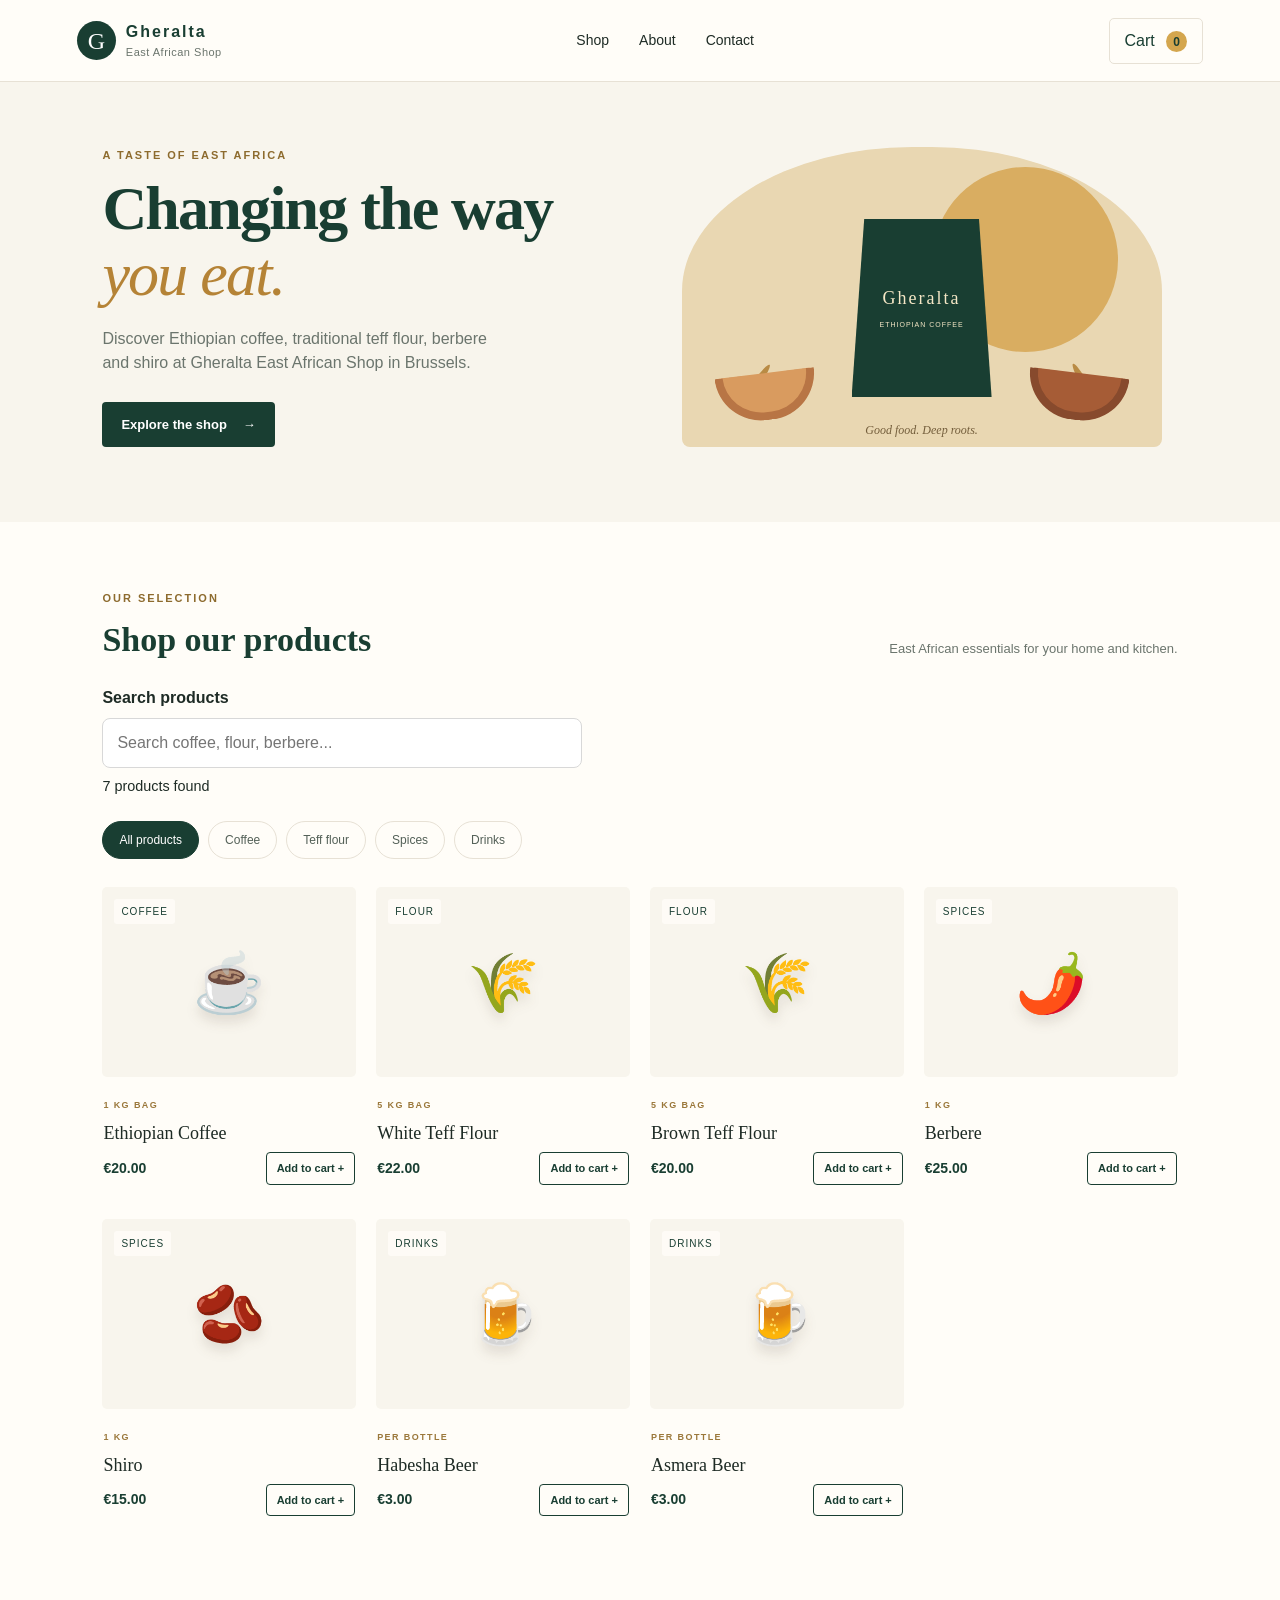
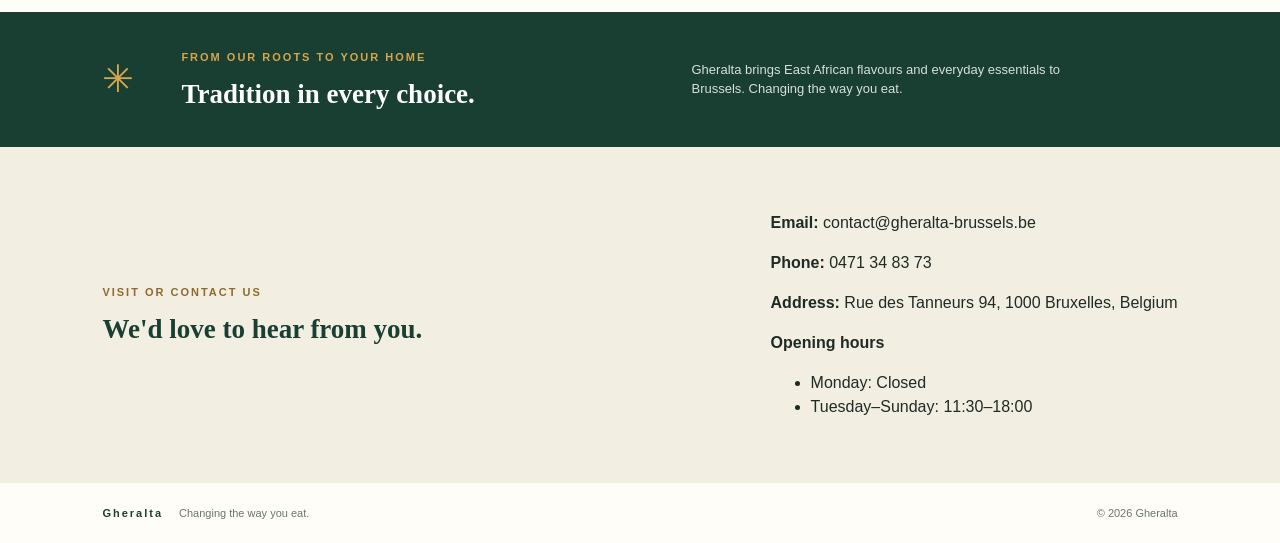
==== index.html @ c79877ff "Update index.html update text message on checkout." ====
<!doctype html>
<html lang="en">

<head>
  <meta charset="utf-8">
  <meta name="viewport" content="width=device-width, initial-scale=1">
  <meta name="description"
    content="Gheralta East African Shop in Brussels. Discover Ethiopian coffee, teff flour, berbere, shiro and more. Changing the way you eat.">
  <title>Gheralta East African Shop | Brussels</title>
  <link rel="stylesheet" href="styles.css">
</head>

<body>
  <header class="site-header">
    <a class="brand" href="#" aria-label="Gheralta home">
      <span class="brand-mark">G</span>
      <span><strong>Gheralta</strong><small>East African Shop</small></span>
    </a>

    <nav aria-label="Main navigation">
      <a href="#shop">Shop</a>
      <a href="#about">About</a>
      <a href="#contact">Contact</a>
    </nav>

    <button class="cart-button" id="cart-toggle" aria-label="Open shopping cart">
      Cart <span id="cart-count">0</span>
    </button>
  </header>

  <main>
    <section class="hero">
      <div class="hero-copy">
        <p class="eyebrow">A taste of East Africa</p>
        <h1>Changing the way<br><em>you eat.</em></h1>
        <p>Discover Ethiopian coffee, traditional teff flour, berbere and shiro at Gheralta East African Shop in
          Brussels.</p>
        <a class="primary-button" href="#shop">Explore the shop <span aria-hidden="true">→</span></a>
      </div>

      <div class="hero-art" aria-label="Illustration of coffee, spices and grains">
        <div class="sun"></div>
        <div class="coffee-bag"><span>Gheralta</span><small>ETHIOPIAN COFFEE</small></div>
        <div class="bowl bowl-one"></div>
        <div class="bowl bowl-two"></div>
        <div class="grain grain-one"></div>
        <div class="grain grain-two"></div>
        <span class="art-caption">Good food. Deep roots.</span>
      </div>
    </section>

    <section class="shop-section" id="shop">
      <div class="section-heading">
        <div>
          <p class="eyebrow">Our selection</p>
          <h2>Shop our products</h2>
        </div>
        <p>East African essentials for your home and kitchen.</p>
      </div>

      <div class="product-search">
        <label for="product-search">Search products</label>
        <input type="search" id="product-search" placeholder="Search coffee, flour, berbere..." autocomplete="off">
        <p id="search-results" aria-live="polite"></p>
      </div>

      <div class="category-filters" id="category-filters" aria-label="Filter products">
        <button class="filter active" data-category="All">All products</button>
        <button class="filter" data-category="Coffee">Coffee</button>
        <button class="filter" data-category="Flour">Teff flour</button>
        <button class="filter" data-category="Spices">Spices</button>
        <button class="filter" data-category="Drinks">Drinks</button>
      </div>

      <div class="product-grid" id="product-grid"></div>
    </section>

    <section class="about-strip" id="about">
      <div class="about-symbol">✳</div>
      <div>
        <p class="eyebrow">From our roots to your home</p>
        <h2>Tradition in every choice.</h2>
      </div>
      <p>Gheralta brings East African flavours and everyday essentials to Brussels. Changing the way you eat.</p>
    </section>

    <section class="contact-strip" id="contact">
      <div>
        <p class="eyebrow">Visit or contact us</p>
        <h2>We'd love to hear from you.</h2>
      </div>

      <div class="contact-details">
        <p>
          <strong>Email:</strong>
          <a href="mailto:contact@gheralta-brussels.be">contact@gheralta-brussels.be</a>
        </p>
        <p>
          <strong>Phone:</strong>
          <a href="tel:+32471348373">0471 34 83 73</a>
        </p>
        <p>
          <strong>Address:</strong>
          <a href="https://www.google.com/maps/search/?api=1&query=Rue+des+Tanneurs+94%2C+1000+Bruxelles"
            target="_blank" rel="noopener noreferrer">
            Rue des Tanneurs 94, 1000 Bruxelles, Belgium
          </a>
        </p>

        <p><strong>Opening hours</strong></p>
        <ul>
          <li>Monday: Closed</li>
          <li>Tuesday–Sunday: 11:30–18:00</li>
        </ul>
      </div>
    </section>
  </main>

  <footer>
    <a class="footer-brand" href="#">Gheralta</a>
    <span>Changing the way you eat.</span>
    <span>© <span id="year"></span> Gheralta</span>
  </footer>

  <aside class="cart-panel" id="cart-panel" aria-label="Shopping cart" hidden>
    <div class="cart-heading">
      <h2>Your cart</h2>
      <button id="cart-close" aria-label="Close cart">×</button>
    </div>
    <div id="cart-items" class="cart-items">
      <p class="empty-cart">Your cart is empty.</p>
    </div>
    <div class="cart-total">
      <span>Total</span>
      <strong id="cart-total">€0.00</strong>
    </div>
    <p class="cart-note">
      Ready to order? Contact us by phone or email to place your order.
      Online payment is coming soon.
      <br><br>
      Phone: <a href="tel:+32471348373">0471 34 83 73</a>
      <br>
      Email: <a href="mailto:contact@gheralta-brussels.be">contact@gheralta-brussels.be</a>
    </p>
    <button class="primary-button checkout-button" id="checkout-button">
      Continue (demo)
    </button>
  </aside>

  <div class="cart-backdrop" id="cart-backdrop" hidden></div>
  <script src="app.js"></script>
</body>

</html>
---- styles.css ----
:root{--green:#193e32;--green2:#2c5a46;--cream:#f8f5ed;--paper:#fffdf8;--gold:#d4a64e;--ink:#1e2b25;--muted:#6b756d;--line:#e7e1d5}
*{box-sizing:border-box}html{scroll-behavior:smooth}body{margin:0;background:var(--paper);color:var(--ink);font-family:Arial,Helvetica,sans-serif;line-height:1.5}a{color:inherit;text-decoration:none}button{font:inherit;cursor:pointer}.site-header{height:82px;padding:0 6vw;display:flex;align-items:center;justify-content:space-between;border-bottom:1px solid var(--line);background:var(--paper)}.brand{display:flex;align-items:center;gap:10px;color:var(--green)}.brand-mark{width:39px;height:39px;display:grid;place-items:center;border-radius:50%;background:var(--green);color:#fff;font-family:Georgia,serif;font-size:24px}.brand strong{display:block;letter-spacing:2px;font-size:16px}.brand small{display:block;color:var(--muted);font-size:11px;letter-spacing:.5px}.site-header nav{display:flex;gap:30px;font-size:14px}.site-header nav a:hover{color:var(--green2)}.cart-button{background:transparent;border:1px solid var(--line);padding:10px 15px;border-radius:5px;color:var(--green)}#cart-count{display:inline-grid;place-items:center;min-width:21px;height:21px;margin-left:7px;border-radius:50%;background:var(--gold);font-size:12px;font-weight:bold}
.hero{display:grid;grid-template-columns:1fr 1fr;gap:4vw;align-items:center;padding:62px 8vw 72px;background:var(--cream);min-height:440px}.hero-copy{max-width:540px}.eyebrow{text-transform:uppercase;letter-spacing:2px;font-size:11px;font-weight:bold;color:#8d6b2e;margin:0 0 13px}.hero h1{font-family:Georgia,'Times New Roman',serif;font-size:clamp(38px,5vw,62px);line-height:1.05;letter-spacing:-1.8px;color:var(--green);margin:0 0 20px}.hero h1 em{color:#b58336;font-weight:normal}.hero-copy>p:not(.eyebrow){max-width:410px;color:var(--muted);font-size:16px;margin:0 0 27px}.primary-button,.secondary-button{display:inline-flex;align-items:center;justify-content:center;gap:16px;border:0;border-radius:4px;background:var(--green);color:white;padding:13px 19px;font-weight:bold;font-size:13px}.primary-button:hover{background:var(--green2)}.hero-art{height:300px;max-width:480px;width:100%;justify-self:center;position:relative;overflow:hidden;border-radius:48% 48% 8px 8px;background:#e9d7b2}.sun{position:absolute;width:185px;height:185px;border-radius:50%;background:#d9ad61;top:20px;right:44px}.coffee-bag{position:absolute;z-index:2;width:140px;height:178px;left:calc(50% - 70px);top:72px;background:var(--green);color:#f5e7c6;clip-path:polygon(9% 0,91% 0,100% 100%,0 100%);display:flex;align-items:center;justify-content:center;flex-direction:column;box-shadow:0 12px 20px #654d2a22}.coffee-bag span{font-family:Georgia,serif;letter-spacing:2px;font-size:18px}.coffee-bag small{font-size:7px;letter-spacing:1px;margin-top:8px}.bowl{position:absolute;z-index:3;bottom:27px;width:100px;height:47px;border-radius:0 0 50px 50px;border:8px solid #b87545;border-top:0;background:#d99b5f}.bowl-one{left:35px;transform:rotate(-7deg)}.bowl-two{right:35px;background:#a65c36;border-color:#874a2d;transform:rotate(7deg)}.grain{position:absolute;width:7px;height:42px;border-radius:100%;background:#b98b45;bottom:44px;transform:rotate(35deg)}.grain-one{left:72px}.grain-two{right:75px;transform:rotate(-30deg)}.art-caption{position:absolute;bottom:8px;left:0;right:0;text-align:center;color:#735d3b;font-family:Georgia,serif;font-style:italic;font-size:12px}
.shop-section{padding:68px 8vw 82px}.section-heading{display:flex;align-items:end;justify-content:space-between;gap:30px;margin-bottom:27px}.section-heading h2,.about-strip h2,.contact-strip h2{font-family:Georgia,'Times New Roman',serif;font-size:34px;line-height:1.15;color:var(--green);margin:0}.section-heading>p{max-width:300px;color:var(--muted);font-size:13px;margin:0}.category-filters{display:flex;flex-wrap:wrap;gap:9px;margin-bottom:28px}.filter{border:1px solid var(--line);background:transparent;color:#536057;border-radius:25px;padding:9px 16px;font-size:12px}.filter:hover,.filter.active{background:var(--green);border-color:var(--green);color:#fff}.product-grid{display:grid;grid-template-columns:repeat(4,minmax(0,1fr));gap:20px}.product-card{min-width:0}.product-art{height:190px;display:grid;place-items:center;position:relative;border-radius:5px;background:var(--cream);overflow:hidden}.product-art .product-emoji{font-size:58px;filter:drop-shadow(0 8px 6px #40301b1c)}.product-art .product-number{position:absolute;top:12px;left:12px;font-size:10px;text-transform:uppercase;letter-spacing:1px;color:var(--green);background:#fffdf8d9;padding:5px 7px;border-radius:3px}.product-info{padding:14px 1px}.product-category{color:#9b783b;text-transform:uppercase;letter-spacing:1.4px;font-size:9px;font-weight:bold}.product-info h3{font-family:Georgia,serif;font-size:18px;margin:5px 0;color:var(--ink);font-weight:normal}.product-bottom{display:flex;align-items:center;justify-content:space-between;gap:8px}.price{font-weight:bold;color:var(--green);font-size:14px}.add-button{border:1px solid var(--green);border-radius:4px;background:transparent;color:var(--green);padding:7px 10px;font-size:11px;font-weight:bold}.add-button:hover{background:var(--green);color:#fff}.about-strip{background:var(--green);color:#f8f5ed;padding:37px 8vw;display:grid;grid-template-columns:55px 1fr 1fr;align-items:center;gap:24px}.about-symbol{font-size:38px;color:var(--gold)}.about-strip .eyebrow{color:var(--gold)}.about-strip h2{color:white;font-size:27px}.about-strip>p{font-size:13px;color:#d7e0d9;margin:0;max-width:420px}.contact-strip{padding:48px 8vw;display:flex;align-items:center;justify-content:space-between;gap:24px;background:#f3eee2}.contact-strip h2{font-size:27px}.contact-strip>p{font-size:13px;color:var(--muted);max-width:300px}.secondary-button{background:transparent;color:var(--green);border:1px solid var(--green);white-space:nowrap}.secondary-button:hover{background:var(--green);color:white}footer{display:flex;align-items:center;gap:16px;padding:22px 8vw;color:var(--muted);font-size:11px}footer .footer-brand{font-weight:bold;letter-spacing:2px;color:var(--green)}footer span:last-child{margin-left:auto}
.cart-panel{position:fixed;z-index:20;right:0;top:0;height:100vh;width:min(390px,100%);background:var(--paper);padding:24px;box-shadow:-10px 0 40px #00000018;display:flex;flex-direction:column}.cart-panel[hidden],.cart-backdrop[hidden]{display:none}.cart-heading{display:flex;align-items:center;justify-content:space-between;border-bottom:1px solid var(--line);padding-bottom:15px}.cart-heading h2{font-family:Georgia,serif;color:var(--green);margin:0}.cart-heading button{border:0;background:none;font-size:28px;color:var(--green)}.cart-items{overflow:auto;flex:1;padding:12px 0}.cart-row{display:flex;justify-content:space-between;gap:12px;padding:13px 0;border-bottom:1px solid var(--line);font-size:13px}.cart-row small{display:block;color:var(--muted);margin-top:4px}.remove-button{border:0;background:none;color:#8a4b32;font-size:11px}.empty-cart{color:var(--muted);font-size:14px}.cart-total{display:flex;justify-content:space-between;padding:17px 0;border-top:1px solid var(--line)}.cart-total strong{color:var(--green)}.cart-note{font-size:11px;color:var(--muted)}.checkout-button{width:100%;margin-top:8px}.cart-backdrop{position:fixed;inset:0;background:#10251c66;z-index:19}
@media(max-width:800px){.site-header{padding:0 5vw}.site-header nav{gap:13px}.hero{padding:45px 6vw;grid-template-columns:1fr;gap:28px}.hero-art{max-width:420px;height:260px}.shop-section{padding:52px 6vw}.product-grid{grid-template-columns:repeat(2,minmax(0,1fr));gap:15px}.product-art{height:165px}.section-heading{align-items:start;flex-direction:column;gap:10px}.about-strip{grid-template-columns:40px 1fr;padding:32px 6vw}.about-strip>p{grid-column:2}.contact-strip{padding:35px 6vw;align-items:flex-start;flex-direction:column;gap:12px}}@media(max-width:430px){.site-header{height:72px}.brand strong{font-size:13px}.brand-mark{width:34px;height:34px}.site-header nav{display:none}.hero h1{font-size:42px}.product-art{height:140px}.product-art .product-emoji{font-size:48px}.product-info h3{font-size:16px}.add-button{padding:7px}.about-strip h2,.contact-strip h2{font-size:24px}}

.product-search {
    max-width: 480px;
    margin: 24px 0;
}

.product-search label {
    display: block;
    margin-bottom: 8px;
    font-weight: 600;
}

.product-search input {
    box-sizing: border-box;
    width: 100%;
    padding: 12px 14px;
    border: 1px solid #d8d8d8;
    border-radius: 8px;
    font: inherit;
}

.product-search input:focus {
    outline: 2px solid #477b51;
    outline-offset: 2px;
}

#search-results {
    margin: 8px 0 0;
    font-size: 0.9rem;
}

.no-products {
    grid-column: 1 / -1;
    padding: 24px 0;
}
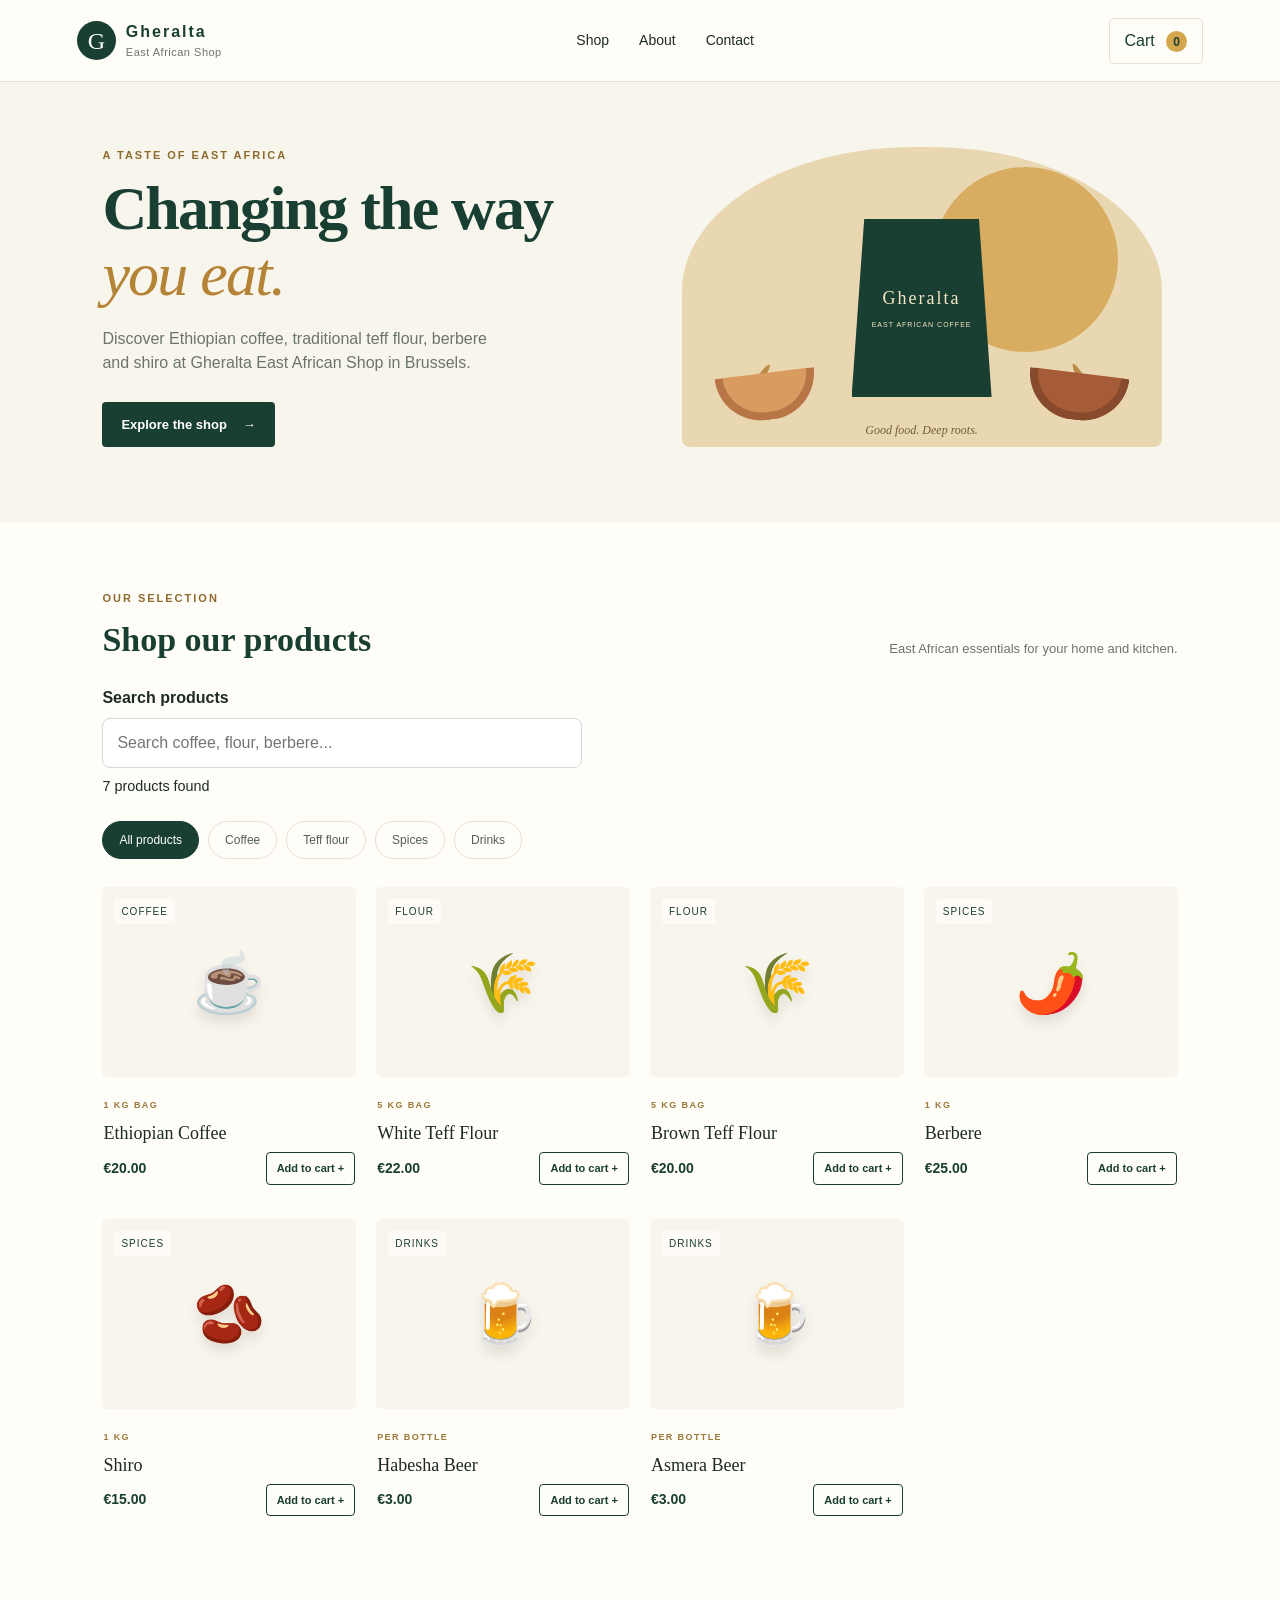
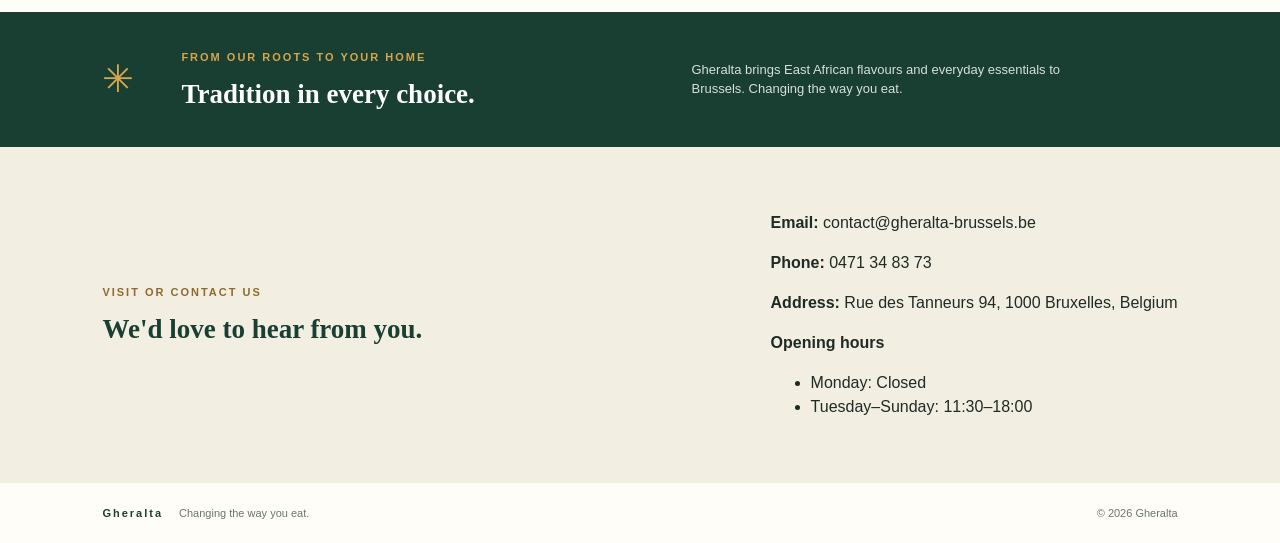
==== commit bd53ba40: "Update index.html Changing the name of Ethiopian Coffee to East African Coffee" ====
--- a/index.html
+++ b/index.html
@@ -40,7 +40,7 @@
 
       <div class="hero-art" aria-label="Illustration of coffee, spices and grains">
         <div class="sun"></div>
-        <div class="coffee-bag"><span>Gheralta</span><small>ETHIOPIAN COFFEE</small></div>
+        <div class="coffee-bag"><span>Gheralta</span><small>EAST AFRICAN COFFEE</small></div>
         <div class="bowl bowl-one"></div>
         <div class="bowl bowl-two"></div>
         <div class="grain grain-one"></div>
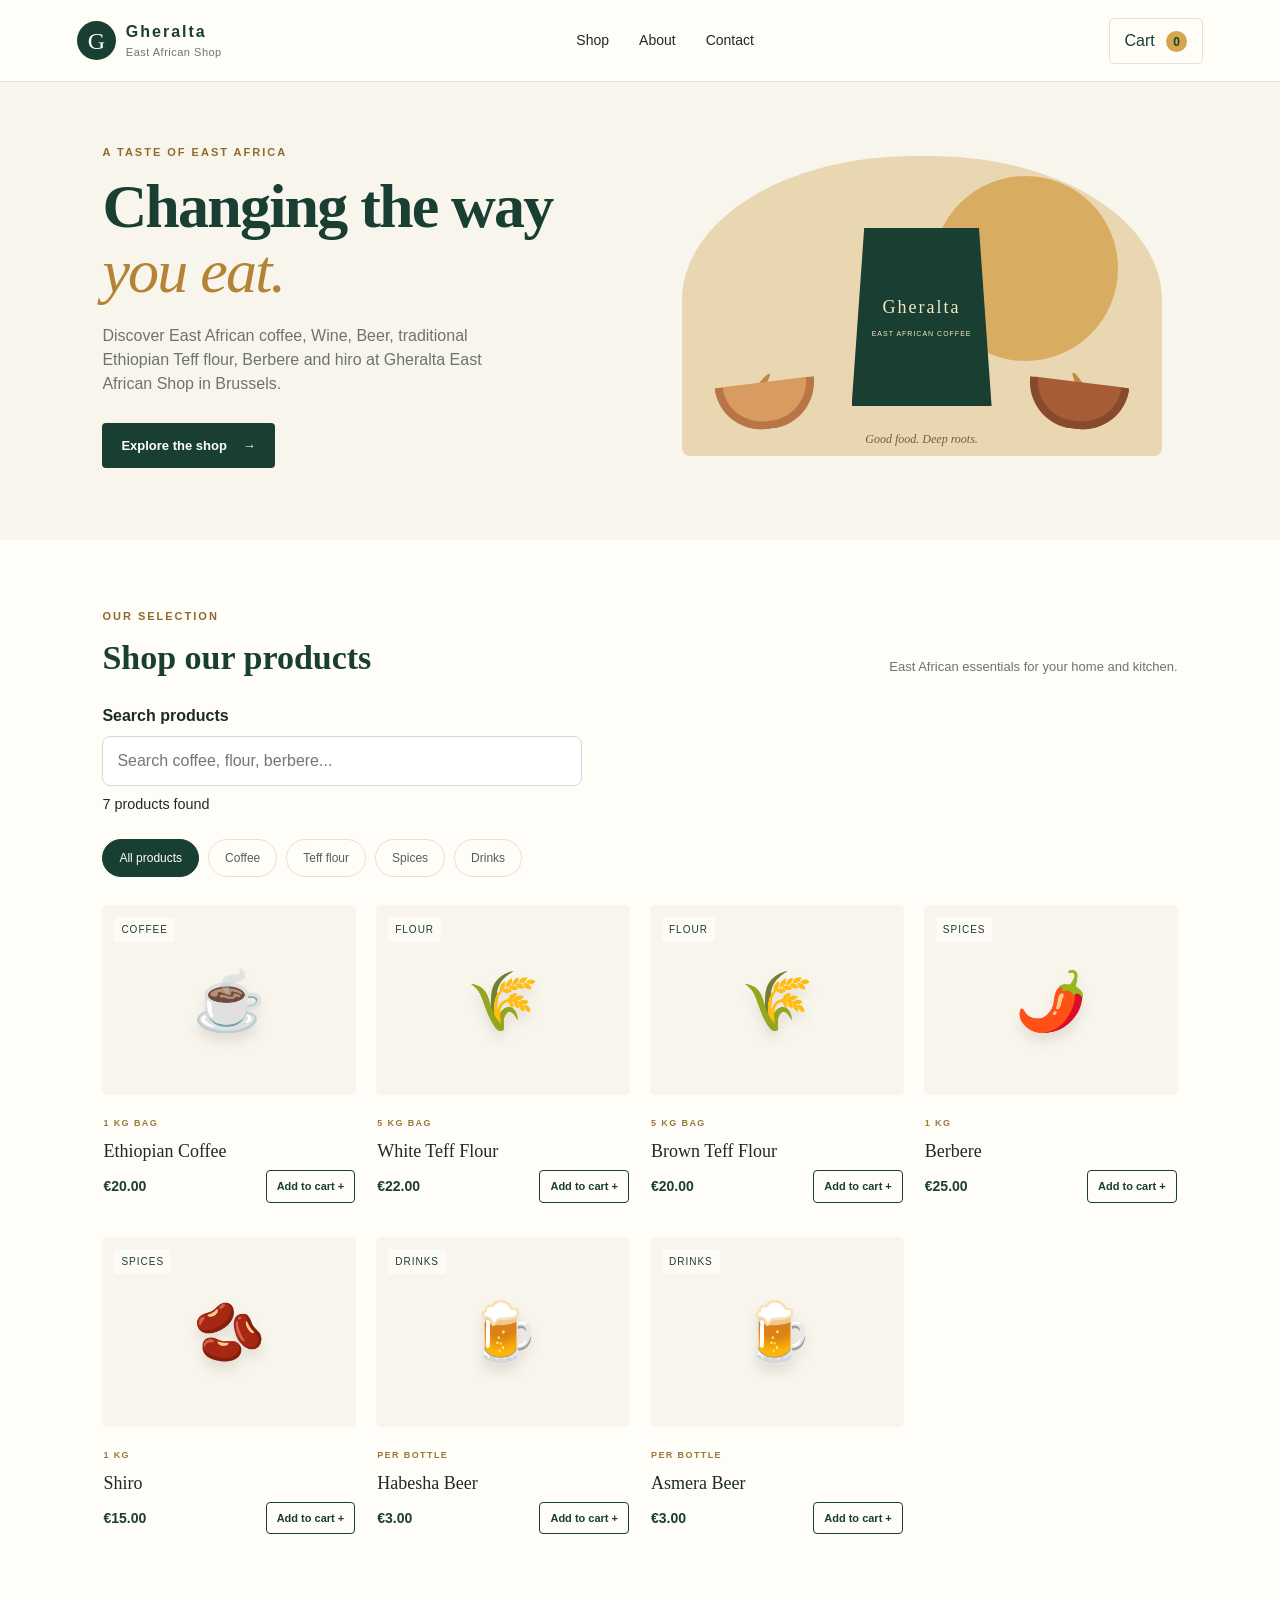
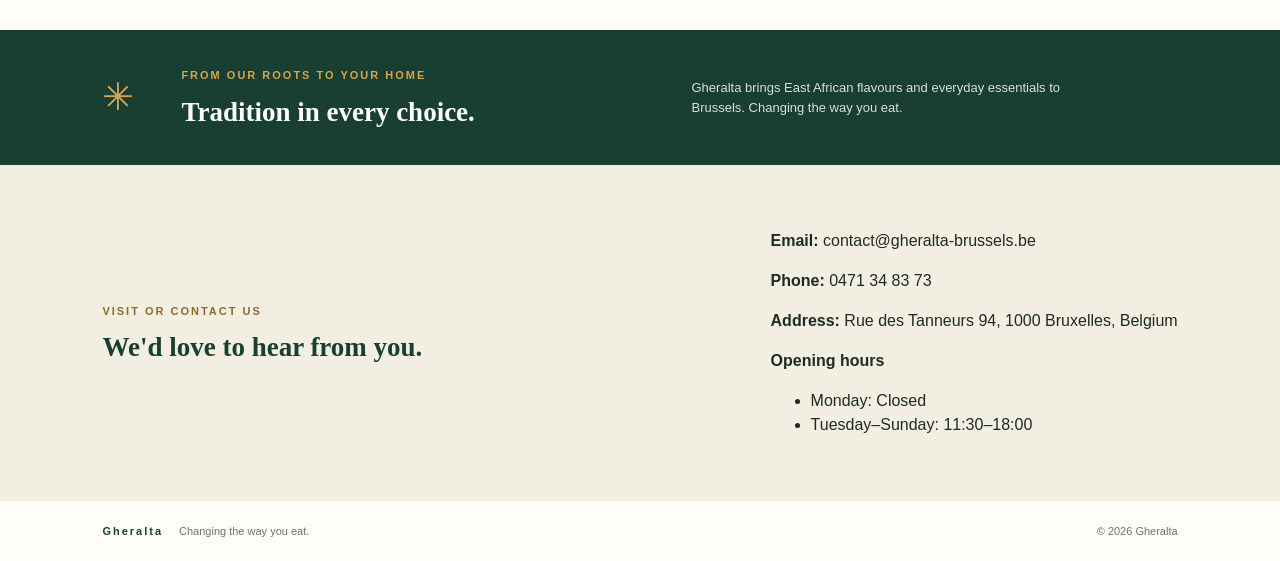
==== commit 637373b4: "Add cart shipping calculation and summary" ====
--- a/index.html
+++ b/index.html
@@ -5,7 +5,7 @@
   <meta charset="utf-8">
   <meta name="viewport" content="width=device-width, initial-scale=1">
   <meta name="description"
-    content="Gheralta East African Shop in Brussels. Discover Ethiopian coffee, teff flour, berbere, shiro and more. Changing the way you eat.">
+    content="Gheralta East African Shop in Brussels. Discover East African coffee, Wine, Beer, traditional Ethiopian Teff flour, Berbere, Shiro and more. Changing the way you eat.">
   <title>Gheralta East African Shop | Brussels</title>
   <link rel="stylesheet" href="styles.css">
 </head>
@@ -33,7 +33,7 @@
       <div class="hero-copy">
         <p class="eyebrow">A taste of East Africa</p>
         <h1>Changing the way<br><em>you eat.</em></h1>
-        <p>Discover Ethiopian coffee, traditional teff flour, berbere and shiro at Gheralta East African Shop in
+        <p>Discover East African coffee, Wine, Beer, traditional Ethiopian Teff flour, Berbere and hiro at Gheralta East African Shop in
           Brussels.</p>
         <a class="primary-button" href="#shop">Explore the shop <span aria-hidden="true">→</span></a>
       </div>
--- a/styles.css
+++ b/styles.css
@@ -38,4 +38,36 @@
 .no-products {
     grid-column: 1 / -1;
     padding: 24px 0;
+}
+
+/* Cart total and shipping breakdown */
+#cart-total {
+    display: block;
+    margin-bottom: 12px;
+}
+
+#shipping-details {
+    display: flex;
+    flex-direction: column;
+    gap: 10px;
+    margin-top: 12px;
+    padding-top: 12px;
+    border-top: 1px solid #e5ded2;
+}
+
+#shipping-details p {
+    display: flex;
+    justify-content: space-between;
+    align-items: baseline;
+    gap: 16px;
+    margin: 0;
+    line-height: 1.5;
+}
+
+#shipping-details p strong {
+    font-weight: 700;
+}
+
+#shipping-details p:last-child {
+    padding-top: 6px;
 }
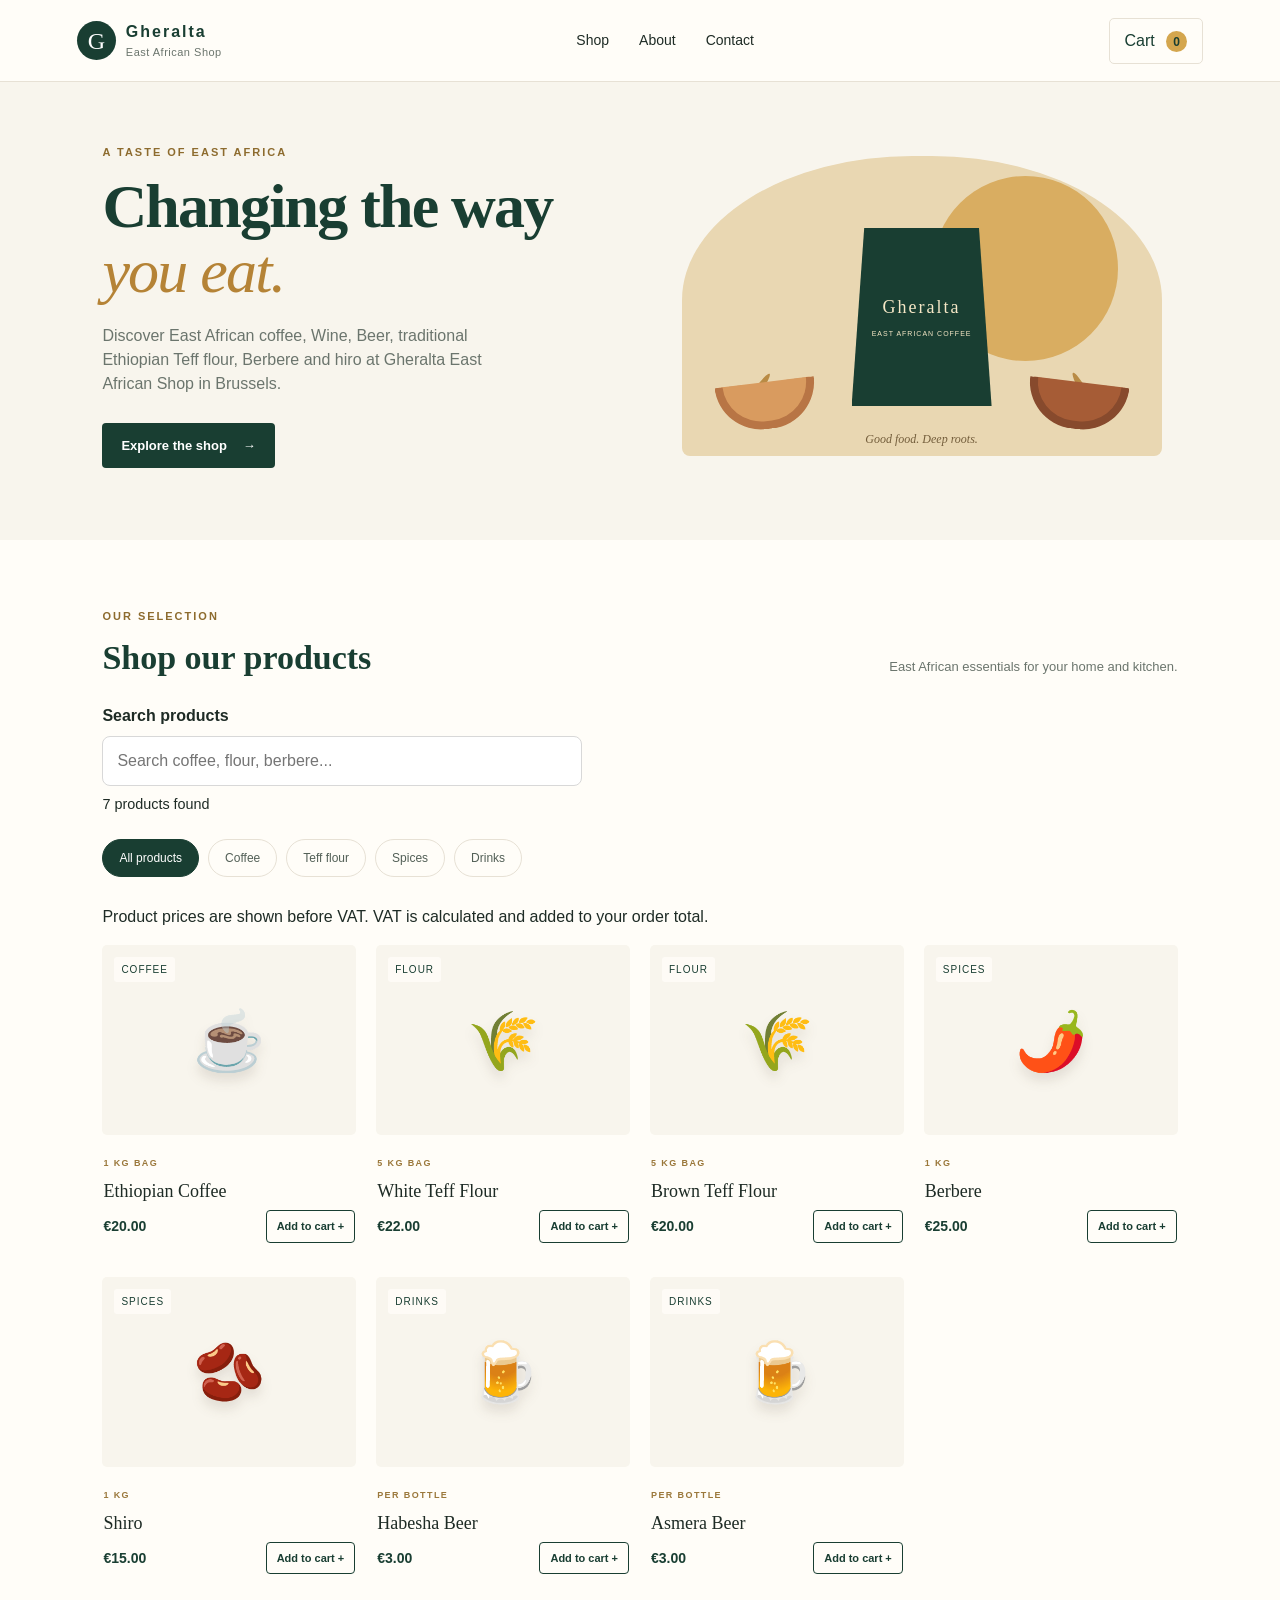
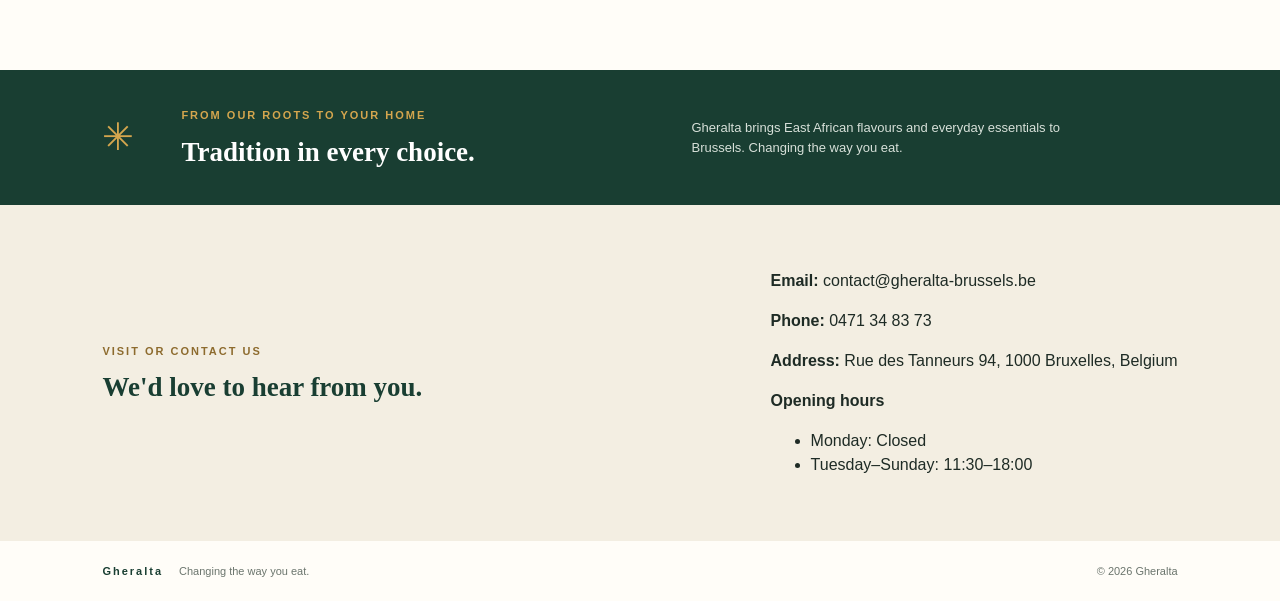
==== commit 59d44e23: "Add Mollie test checkout flow" ====
--- a/index.html
+++ b/index.html
@@ -72,6 +72,7 @@
         <button class="filter" data-category="Drinks">Drinks</button>
       </div>
 
+      <p class="tax-note">Product prices are shown before VAT. VAT is calculated and added to your order total.</p>
       <div class="product-grid" id="product-grid"></div>
     </section>
 
@@ -131,23 +132,111 @@
       <p class="empty-cart">Your cart is empty.</p>
     </div>
     <div class="cart-total">
-      <span>Total</span>
       <strong id="cart-total">€0.00</strong>
     </div>
-    <p class="cart-note">
-      Ready to order? Contact us by phone or email to place your order.
-      Online payment is coming soon.
-      <br><br>
-      Phone: <a href="tel:+32471348373">0471 34 83 73</a>
-      <br>
-      Email: <a href="mailto:contact@gheralta-brussels.be">contact@gheralta-brussels.be</a>
+    <p class="tax-note">Product prices are before VAT. VAT is shown separately in the order total.</p>
+    
+    <button class="primary-button checkout-button" id="checkout-button">
+      Continue to checkout
+    </button>
+    
+    <form id="checkout-form" hidden>
+      <h3>Delivery details</h3>
+    <p class="required-note">
+      Fields marked <span class="required-star">*</span> are mandatory.
     </p>
-    <button class="primary-button checkout-button" id="checkout-button">
-      Continue (demo)
-    </button>
+    <p id="checkout-status" role="status" aria-live="polite"></p>
+      <label for="customer-first-name">
+        First name <span class="required-star" aria-hidden="true">*</span>
+      </label>
+      <input type="text" id="customer-first-name" name="customerFirstName" autocomplete="given-name" maxlength="50" required>
+
+      <label for="customer-last-name">
+        Last name <span class="required-star" aria-hidden="true">*</span>
+      </label>
+      <input type="text" id="customer-last-name" name="customerLastName" autocomplete="family-name" maxlength="50" required>
+    
+      <label for="customer-email">
+        Email address <span class="required-star" aria-hidden="true">*</span>
+      </label>
+      <input type="email" id="customer-email" name="customerEmail" autocomplete="email" required>
+
+      <label for="phone-country">Country / calling code</label>
+      <select id="phone-country" name="phoneCountry" autocomplete="country" required>
+        <option value="AT" data-dial="43">Austria (+43)</option>
+        <option value="BE" data-dial="32" selected>Belgium (+32)</option>
+        <option value="BG" data-dial="359">Bulgaria (+359)</option>
+        <option value="HR" data-dial="385">Croatia (+385)</option>
+        <option value="CY" data-dial="357">Cyprus (+357)</option>
+        <option value="CZ" data-dial="420">Czechia (+420)</option>
+        <option value="DK" data-dial="45">Denmark (+45)</option>
+        <option value="EE" data-dial="372">Estonia (+372)</option>
+        <option value="FI" data-dial="358">Finland (+358)</option>
+        <option value="FR" data-dial="33">France (+33)</option>
+        <option value="DE" data-dial="49">Germany (+49)</option>
+        <option value="GR" data-dial="30">Greece (+30)</option>
+        <option value="HU" data-dial="36">Hungary (+36)</option>
+        <option value="IE" data-dial="353">Ireland (+353)</option>
+        <option value="IT" data-dial="39">Italy (+39)</option>
+        <option value="LV" data-dial="371">Latvia (+371)</option>
+        <option value="LT" data-dial="370">Lithuania (+370)</option>
+        <option value="LU" data-dial="352">Luxembourg (+352)</option>
+        <option value="MT" data-dial="356">Malta (+356)</option>
+        <option value="NL" data-dial="31">Netherlands (+31)</option>
+        <option value="PL" data-dial="48">Poland (+48)</option>
+        <option value="PT" data-dial="351">Portugal (+351)</option>
+        <option value="RO" data-dial="40">Romania (+40)</option>
+        <option value="SK" data-dial="421">Slovakia (+421)</option>
+        <option value="SI" data-dial="386">Slovenia (+386)</option>
+        <option value="ES" data-dial="34">Spain (+34)</option>
+        <option value="SE" data-dial="46">Sweden (+46)</option>
+      </select>
+
+      <label for="customer-phone">
+        Phone number <span class="required-star" aria-hidden="true">*</span>
+      </label>
+      <input type="tel" id="customer-phone" name="customerPhone" autocomplete="tel-national" placeholder="e.g. 0471 34 83 73" required>
+
+      <label for="delivery-postcode">
+        Belgian postcode <span class="required-star" aria-hidden="true">*</span>
+      </label>
+      <select id="delivery-postcode" name="deliveryPostcode" autocomplete="postal-code" required>
+        <option value="">Choose a Belgian postcode</option>
+      </select>
+      <p id="delivery-region" aria-live="polite">Choose a postcode. The city list will only show matching places; if your town is missing, check the postcode.</p>
+    
+      <label for="delivery-city">
+        City or municipality <span class="required-star" aria-hidden="true">*</span>
+      </label>
+      <select id="delivery-city" name="deliveryCity" autocomplete="address-level2" required disabled>
+        <option value="">Choose a postcode first</option>
+      </select>
+
+      <label for="delivery-street">
+        Street and house number <span class="required-star" aria-hidden="true">*</span>
+      </label>
+      <input type="text" id="delivery-street" name="deliveryStreet" autocomplete="street-address" required>
+
+      <label for="delivery-box">Bus / Box number (optional)</label>
+      <input type="text" id="delivery-box" name="deliveryBox" autocomplete="address-line2" placeholder="e.g. Bus 3">
+    
+      <label for="delivery-instructions">Delivery instructions (optional)</label>
+      <textarea id="delivery-instructions" name="deliveryInstructions" rows="3"></textarea>
+    
+      <button type="submit" class="primary-button checkout-button">
+        Continue to secure payment
+      </button>
+    
+      <button type="button" id="back-to-cart" class="secondary-button">
+        Back to cart
+      </button>
+    </form>
+
   </aside>
 
   <div class="cart-backdrop" id="cart-backdrop" hidden></div>
+  <script src="postal-codes.js"></script>
+  <script src="shop-config.js"></script>
   <script src="app.js"></script>
 </body>
 
--- a/styles.css
+++ b/styles.css
@@ -1,9 +1,425 @@
-:root{--green:#193e32;--green2:#2c5a46;--cream:#f8f5ed;--paper:#fffdf8;--gold:#d4a64e;--ink:#1e2b25;--muted:#6b756d;--line:#e7e1d5}
-*{box-sizing:border-box}html{scroll-behavior:smooth}body{margin:0;background:var(--paper);color:var(--ink);font-family:Arial,Helvetica,sans-serif;line-height:1.5}a{color:inherit;text-decoration:none}button{font:inherit;cursor:pointer}.site-header{height:82px;padding:0 6vw;display:flex;align-items:center;justify-content:space-between;border-bottom:1px solid var(--line);background:var(--paper)}.brand{display:flex;align-items:center;gap:10px;color:var(--green)}.brand-mark{width:39px;height:39px;display:grid;place-items:center;border-radius:50%;background:var(--green);color:#fff;font-family:Georgia,serif;font-size:24px}.brand strong{display:block;letter-spacing:2px;font-size:16px}.brand small{display:block;color:var(--muted);font-size:11px;letter-spacing:.5px}.site-header nav{display:flex;gap:30px;font-size:14px}.site-header nav a:hover{color:var(--green2)}.cart-button{background:transparent;border:1px solid var(--line);padding:10px 15px;border-radius:5px;color:var(--green)}#cart-count{display:inline-grid;place-items:center;min-width:21px;height:21px;margin-left:7px;border-radius:50%;background:var(--gold);font-size:12px;font-weight:bold}
-.hero{display:grid;grid-template-columns:1fr 1fr;gap:4vw;align-items:center;padding:62px 8vw 72px;background:var(--cream);min-height:440px}.hero-copy{max-width:540px}.eyebrow{text-transform:uppercase;letter-spacing:2px;font-size:11px;font-weight:bold;color:#8d6b2e;margin:0 0 13px}.hero h1{font-family:Georgia,'Times New Roman',serif;font-size:clamp(38px,5vw,62px);line-height:1.05;letter-spacing:-1.8px;color:var(--green);margin:0 0 20px}.hero h1 em{color:#b58336;font-weight:normal}.hero-copy>p:not(.eyebrow){max-width:410px;color:var(--muted);font-size:16px;margin:0 0 27px}.primary-button,.secondary-button{display:inline-flex;align-items:center;justify-content:center;gap:16px;border:0;border-radius:4px;background:var(--green);color:white;padding:13px 19px;font-weight:bold;font-size:13px}.primary-button:hover{background:var(--green2)}.hero-art{height:300px;max-width:480px;width:100%;justify-self:center;position:relative;overflow:hidden;border-radius:48% 48% 8px 8px;background:#e9d7b2}.sun{position:absolute;width:185px;height:185px;border-radius:50%;background:#d9ad61;top:20px;right:44px}.coffee-bag{position:absolute;z-index:2;width:140px;height:178px;left:calc(50% - 70px);top:72px;background:var(--green);color:#f5e7c6;clip-path:polygon(9% 0,91% 0,100% 100%,0 100%);display:flex;align-items:center;justify-content:center;flex-direction:column;box-shadow:0 12px 20px #654d2a22}.coffee-bag span{font-family:Georgia,serif;letter-spacing:2px;font-size:18px}.coffee-bag small{font-size:7px;letter-spacing:1px;margin-top:8px}.bowl{position:absolute;z-index:3;bottom:27px;width:100px;height:47px;border-radius:0 0 50px 50px;border:8px solid #b87545;border-top:0;background:#d99b5f}.bowl-one{left:35px;transform:rotate(-7deg)}.bowl-two{right:35px;background:#a65c36;border-color:#874a2d;transform:rotate(7deg)}.grain{position:absolute;width:7px;height:42px;border-radius:100%;background:#b98b45;bottom:44px;transform:rotate(35deg)}.grain-one{left:72px}.grain-two{right:75px;transform:rotate(-30deg)}.art-caption{position:absolute;bottom:8px;left:0;right:0;text-align:center;color:#735d3b;font-family:Georgia,serif;font-style:italic;font-size:12px}
-.shop-section{padding:68px 8vw 82px}.section-heading{display:flex;align-items:end;justify-content:space-between;gap:30px;margin-bottom:27px}.section-heading h2,.about-strip h2,.contact-strip h2{font-family:Georgia,'Times New Roman',serif;font-size:34px;line-height:1.15;color:var(--green);margin:0}.section-heading>p{max-width:300px;color:var(--muted);font-size:13px;margin:0}.category-filters{display:flex;flex-wrap:wrap;gap:9px;margin-bottom:28px}.filter{border:1px solid var(--line);background:transparent;color:#536057;border-radius:25px;padding:9px 16px;font-size:12px}.filter:hover,.filter.active{background:var(--green);border-color:var(--green);color:#fff}.product-grid{display:grid;grid-template-columns:repeat(4,minmax(0,1fr));gap:20px}.product-card{min-width:0}.product-art{height:190px;display:grid;place-items:center;position:relative;border-radius:5px;background:var(--cream);overflow:hidden}.product-art .product-emoji{font-size:58px;filter:drop-shadow(0 8px 6px #40301b1c)}.product-art .product-number{position:absolute;top:12px;left:12px;font-size:10px;text-transform:uppercase;letter-spacing:1px;color:var(--green);background:#fffdf8d9;padding:5px 7px;border-radius:3px}.product-info{padding:14px 1px}.product-category{color:#9b783b;text-transform:uppercase;letter-spacing:1.4px;font-size:9px;font-weight:bold}.product-info h3{font-family:Georgia,serif;font-size:18px;margin:5px 0;color:var(--ink);font-weight:normal}.product-bottom{display:flex;align-items:center;justify-content:space-between;gap:8px}.price{font-weight:bold;color:var(--green);font-size:14px}.add-button{border:1px solid var(--green);border-radius:4px;background:transparent;color:var(--green);padding:7px 10px;font-size:11px;font-weight:bold}.add-button:hover{background:var(--green);color:#fff}.about-strip{background:var(--green);color:#f8f5ed;padding:37px 8vw;display:grid;grid-template-columns:55px 1fr 1fr;align-items:center;gap:24px}.about-symbol{font-size:38px;color:var(--gold)}.about-strip .eyebrow{color:var(--gold)}.about-strip h2{color:white;font-size:27px}.about-strip>p{font-size:13px;color:#d7e0d9;margin:0;max-width:420px}.contact-strip{padding:48px 8vw;display:flex;align-items:center;justify-content:space-between;gap:24px;background:#f3eee2}.contact-strip h2{font-size:27px}.contact-strip>p{font-size:13px;color:var(--muted);max-width:300px}.secondary-button{background:transparent;color:var(--green);border:1px solid var(--green);white-space:nowrap}.secondary-button:hover{background:var(--green);color:white}footer{display:flex;align-items:center;gap:16px;padding:22px 8vw;color:var(--muted);font-size:11px}footer .footer-brand{font-weight:bold;letter-spacing:2px;color:var(--green)}footer span:last-child{margin-left:auto}
-.cart-panel{position:fixed;z-index:20;right:0;top:0;height:100vh;width:min(390px,100%);background:var(--paper);padding:24px;box-shadow:-10px 0 40px #00000018;display:flex;flex-direction:column}.cart-panel[hidden],.cart-backdrop[hidden]{display:none}.cart-heading{display:flex;align-items:center;justify-content:space-between;border-bottom:1px solid var(--line);padding-bottom:15px}.cart-heading h2{font-family:Georgia,serif;color:var(--green);margin:0}.cart-heading button{border:0;background:none;font-size:28px;color:var(--green)}.cart-items{overflow:auto;flex:1;padding:12px 0}.cart-row{display:flex;justify-content:space-between;gap:12px;padding:13px 0;border-bottom:1px solid var(--line);font-size:13px}.cart-row small{display:block;color:var(--muted);margin-top:4px}.remove-button{border:0;background:none;color:#8a4b32;font-size:11px}.empty-cart{color:var(--muted);font-size:14px}.cart-total{display:flex;justify-content:space-between;padding:17px 0;border-top:1px solid var(--line)}.cart-total strong{color:var(--green)}.cart-note{font-size:11px;color:var(--muted)}.checkout-button{width:100%;margin-top:8px}.cart-backdrop{position:fixed;inset:0;background:#10251c66;z-index:19}
-@media(max-width:800px){.site-header{padding:0 5vw}.site-header nav{gap:13px}.hero{padding:45px 6vw;grid-template-columns:1fr;gap:28px}.hero-art{max-width:420px;height:260px}.shop-section{padding:52px 6vw}.product-grid{grid-template-columns:repeat(2,minmax(0,1fr));gap:15px}.product-art{height:165px}.section-heading{align-items:start;flex-direction:column;gap:10px}.about-strip{grid-template-columns:40px 1fr;padding:32px 6vw}.about-strip>p{grid-column:2}.contact-strip{padding:35px 6vw;align-items:flex-start;flex-direction:column;gap:12px}}@media(max-width:430px){.site-header{height:72px}.brand strong{font-size:13px}.brand-mark{width:34px;height:34px}.site-header nav{display:none}.hero h1{font-size:42px}.product-art{height:140px}.product-art .product-emoji{font-size:48px}.product-info h3{font-size:16px}.add-button{padding:7px}.about-strip h2,.contact-strip h2{font-size:24px}}
+/* =========================================================
+   Gheralta East African Shop — Refactored stylesheet
+   ========================================================= */
+
+/* 1. Design tokens and base styles */
+:root {
+    --green: #193e32;
+    --green2: #2c5a46;
+    --cream: #f8f5ed;
+    --paper: #fffdf8;
+    --gold: #d4a64e;
+    --ink: #1e2b25;
+    --muted: #6b756d;
+    --line: #e7e1d5;
+}
+
+* {
+    box-sizing: border-box;
+}
+
+html {
+    scroll-behavior: smooth;
+}
+
+body {
+    margin: 0;
+    background: var(--paper);
+    color: var(--ink);
+    font-family: Arial, Helvetica, sans-serif;
+    line-height: 1.5;
+}
+
+a {
+    color: inherit;
+    text-decoration: none;
+}
+
+button {
+    font: inherit;
+    cursor: pointer;
+}
+
+/* 2. Header and brand */
+.site-header {
+    display: flex;
+    align-items: center;
+    justify-content: space-between;
+    height: 82px;
+    padding: 0 6vw;
+    border-bottom: 1px solid var(--line);
+    background: var(--paper);
+}
+
+.brand {
+    display: flex;
+    align-items: center;
+    gap: 10px;
+    color: var(--green);
+}
+
+.brand-mark {
+    display: grid;
+    place-items: center;
+    width: 39px;
+    height: 39px;
+    border-radius: 50%;
+    background: var(--green);
+    color: #fff;
+    font-family: Georgia, serif;
+    font-size: 24px;
+}
+
+.brand strong {
+    display: block;
+    font-size: 16px;
+    letter-spacing: 2px;
+}
+
+.brand small {
+    display: block;
+    color: var(--muted);
+    font-size: 11px;
+    letter-spacing: 0.5px;
+}
+
+.site-header nav {
+    display: flex;
+    gap: 30px;
+    font-size: 14px;
+}
+
+.site-header nav a:hover {
+    color: var(--green2);
+}
+
+.cart-button {
+    padding: 10px 15px;
+    border: 1px solid var(--line);
+    border-radius: 5px;
+    background: transparent;
+    color: var(--green);
+}
+
+#cart-count {
+    display: inline-grid;
+    place-items: center;
+    min-width: 21px;
+    height: 21px;
+    margin-left: 7px;
+    border-radius: 50%;
+    background: var(--gold);
+    font-size: 12px;
+    font-weight: bold;
+}
+
+/* 3. Hero section */
+.hero {
+    display: grid;
+    grid-template-columns: 1fr 1fr;
+    align-items: center;
+    gap: 4vw;
+    min-height: 440px;
+    padding: 62px 8vw 72px;
+    background: var(--cream);
+}
+
+.hero-copy {
+    max-width: 540px;
+}
+
+.eyebrow {
+    margin: 0 0 13px;
+    color: #8d6b2e;
+    font-size: 11px;
+    font-weight: bold;
+    letter-spacing: 2px;
+    text-transform: uppercase;
+}
+
+.hero h1 {
+    margin: 0 0 20px;
+    color: var(--green);
+    font-family: Georgia, "Times New Roman", serif;
+    font-size: clamp(38px, 5vw, 62px);
+    line-height: 1.05;
+    letter-spacing: -1.8px;
+}
+
+.hero h1 em {
+    color: #b58336;
+    font-weight: normal;
+}
+
+.hero-copy>p:not(.eyebrow) {
+    max-width: 410px;
+    margin: 0 0 27px;
+    color: var(--muted);
+    font-size: 16px;
+}
+
+.primary-button,
+.secondary-button {
+    display: inline-flex;
+    align-items: center;
+    justify-content: center;
+    gap: 16px;
+    padding: 13px 19px;
+    border: 0;
+    border-radius: 4px;
+    background: var(--green);
+    color: #fff;
+    font-size: 13px;
+    font-weight: bold;
+}
+
+.primary-button:hover {
+    background: var(--green2);
+}
+
+.hero-art {
+    position: relative;
+    justify-self: center;
+    overflow: hidden;
+    width: 100%;
+    max-width: 480px;
+    height: 300px;
+    border-radius: 48% 48% 8px 8px;
+    background: #e9d7b2;
+}
+
+.sun {
+    position: absolute;
+    top: 20px;
+    right: 44px;
+    width: 185px;
+    height: 185px;
+    border-radius: 50%;
+    background: #d9ad61;
+}
+
+.coffee-bag {
+    position: absolute;
+    z-index: 2;
+    top: 72px;
+    left: calc(50% - 70px);
+    display: flex;
+    flex-direction: column;
+    align-items: center;
+    justify-content: center;
+    width: 140px;
+    height: 178px;
+    background: var(--green);
+    color: #f5e7c6;
+    clip-path: polygon(9% 0, 91% 0, 100% 100%, 0 100%);
+    box-shadow: 0 12px 20px #654d2a22;
+}
+
+.coffee-bag span {
+    font-family: Georgia, serif;
+    font-size: 18px;
+    letter-spacing: 2px;
+}
+
+.coffee-bag small {
+    margin-top: 8px;
+    font-size: 7px;
+    letter-spacing: 1px;
+}
+
+.bowl {
+    position: absolute;
+    z-index: 3;
+    bottom: 27px;
+    width: 100px;
+    height: 47px;
+    border: 8px solid #b87545;
+    border-top: 0;
+    border-radius: 0 0 50px 50px;
+    background: #d99b5f;
+}
+
+.bowl-one {
+    left: 35px;
+    transform: rotate(-7deg);
+}
+
+.bowl-two {
+    right: 35px;
+    border-color: #874a2d;
+    background: #a65c36;
+    transform: rotate(7deg);
+}
+
+.grain {
+    position: absolute;
+    bottom: 44px;
+    width: 7px;
+    height: 42px;
+    border-radius: 100%;
+    background: #b98b45;
+    transform: rotate(35deg);
+}
+
+.grain-one {
+    left: 72px;
+}
+
+.grain-two {
+    right: 75px;
+    transform: rotate(-30deg);
+}
+
+.art-caption {
+    position: absolute;
+    right: 0;
+    bottom: 8px;
+    left: 0;
+    color: #735d3b;
+    font-family: Georgia, serif;
+    font-size: 12px;
+    font-style: italic;
+    text-align: center;
+}
+
+/* 4. Product catalogue, search and filters */
+.shop-section {
+    padding: 68px 8vw 82px;
+}
+
+.section-heading {
+    display: flex;
+    align-items: end;
+    justify-content: space-between;
+    gap: 30px;
+    margin-bottom: 27px;
+}
+
+.section-heading h2,
+.about-strip h2,
+.contact-strip h2 {
+    margin: 0;
+    color: var(--green);
+    font-family: Georgia, "Times New Roman", serif;
+    font-size: 34px;
+    line-height: 1.15;
+}
+
+.section-heading>p {
+    max-width: 300px;
+    margin: 0;
+    color: var(--muted);
+    font-size: 13px;
+}
+
+.category-filters {
+    display: flex;
+    flex-wrap: wrap;
+    gap: 9px;
+    margin-bottom: 28px;
+}
+
+.filter {
+    padding: 9px 16px;
+    border: 1px solid var(--line);
+    border-radius: 25px;
+    background: transparent;
+    color: #536057;
+    font-size: 12px;
+}
+
+.filter:hover,
+.filter.active {
+    border-color: var(--green);
+    background: var(--green);
+    color: #fff;
+}
+
+.product-grid {
+    display: grid;
+    grid-template-columns: repeat(4, minmax(0, 1fr));
+    gap: 20px;
+}
+
+.product-card {
+    min-width: 0;
+}
+
+.product-art {
+    position: relative;
+    display: grid;
+    place-items: center;
+    overflow: hidden;
+    height: 190px;
+    border-radius: 5px;
+    background: var(--cream);
+}
+
+.product-art .product-emoji {
+    font-size: 58px;
+    filter: drop-shadow(0 8px 6px #40301b1c);
+}
+
+.product-art .product-number {
+    position: absolute;
+    top: 12px;
+    left: 12px;
+    padding: 5px 7px;
+    border-radius: 3px;
+    background: #fffdf8d9;
+    color: var(--green);
+    font-size: 10px;
+    letter-spacing: 1px;
+    text-transform: uppercase;
+}
+
+.product-info {
+    padding: 14px 1px;
+}
+
+.product-category {
+    color: #9b783b;
+    font-size: 9px;
+    font-weight: bold;
+    letter-spacing: 1.4px;
+    text-transform: uppercase;
+}
+
+.product-info h3 {
+    margin: 5px 0;
+    color: var(--ink);
+    font-family: Georgia, serif;
+    font-size: 18px;
+    font-weight: normal;
+}
+
+.product-bottom {
+    display: flex;
+    align-items: center;
+    justify-content: space-between;
+    gap: 8px;
+}
+
+.price {
+    color: var(--green);
+    font-size: 14px;
+    font-weight: bold;
+}
+
+.add-button {
+    padding: 7px 10px;
+    border: 1px solid var(--green);
+    border-radius: 4px;
+    background: transparent;
+    color: var(--green);
+    font-size: 11px;
+    font-weight: bold;
+}
+
+.add-button:hover {
+    background: var(--green);
+    color: #fff;
+}
 
 .product-search {
     max-width: 480px;
@@ -17,7 +433,6 @@
 }
 
 .product-search input {
-    box-sizing: border-box;
     width: 100%;
     padding: 12px 14px;
     border: 1px solid #d8d8d8;
@@ -40,34 +455,465 @@
     padding: 24px 0;
 }
 
-/* Cart total and shipping breakdown */
-#cart-total {
+/* 5. About, contact and footer */
+.about-strip {
+    display: grid;
+    grid-template-columns: 55px 1fr 1fr;
+    align-items: center;
+    gap: 24px;
+    padding: 37px 8vw;
+    background: var(--green);
+    color: var(--cream);
+}
+
+.about-symbol {
+    color: var(--gold);
+    font-size: 38px;
+}
+
+.about-strip .eyebrow {
+    color: var(--gold);
+}
+
+.about-strip h2 {
+    color: #fff;
+    font-size: 27px;
+}
+
+.about-strip>p {
+    max-width: 420px;
+    margin: 0;
+    color: #d7e0d9;
+    font-size: 13px;
+}
+
+.contact-strip {
+    display: flex;
+    align-items: center;
+    justify-content: space-between;
+    gap: 24px;
+    padding: 48px 8vw;
+    background: #f3eee2;
+}
+
+.contact-strip h2 {
+    font-size: 27px;
+}
+
+.contact-strip>p {
+    max-width: 300px;
+    color: var(--muted);
+    font-size: 13px;
+}
+
+.secondary-button {
+    border: 1px solid var(--green);
+    background: transparent;
+    color: var(--green);
+    white-space: nowrap;
+}
+
+.secondary-button:hover {
+    background: var(--green);
+    color: #fff;
+}
+
+footer {
+    display: flex;
+    align-items: center;
+    gap: 16px;
+    padding: 22px 8vw;
+    color: var(--muted);
+    font-size: 11px;
+}
+
+footer .footer-brand {
+    color: var(--green);
+    font-weight: bold;
+    letter-spacing: 2px;
+}
+
+footer span:last-child {
+    margin-left: auto;
+}
+
+/* 6. Cart drawer and shipping summary */
+.cart-panel {
+    position: fixed;
+    z-index: 20;
+    top: 0;
+    right: 0;
+    display: flex;
+    flex-direction: column;
+    width: min(390px, 100%);
+    height: 100vh;
+    height: 100dvh;
+    max-height: 100dvh;
+    padding: 24px;
+    background: var(--paper);
+    box-shadow: -10px 0 40px #00000018;
+    overflow: hidden;
+}
+
+.cart-panel[hidden],
+.cart-backdrop[hidden] {
+    display: none;
+}
+
+.cart-heading {
+    flex: 0 0 auto;
+}
+
+#cart-items {
+    flex: 0 1 auto;
+    min-height: 0;
+    max-height: 35dvh;
+    overflow-y: auto;
+}
+
+#checkout-form {
+    flex: 1 1 auto;
+    min-height: 0;
+    overflow-y: auto;
+    overscroll-behavior: contain;
+    padding: 16px 2px 24px 0;
+    margin-top: 16px;
+    border-top: 1px solid var(--line);
+    -webkit-overflow-scrolling: touch;
+}
+
+#checkout-form[hidden] {
+    display: none;
+}
+
+#checkout-form label {
     display: block;
-    margin-bottom: 12px;
-}
-
-#shipping-details {
-    display: flex;
+    margin: 12px 0 5px;
+    font-size: 13px;
+    font-weight: 600;
+}
+
+#checkout-form input,
+#checkout-form select,
+#checkout-form textarea {
+    display: block;
+    width: 100%;
+    min-width: 0;
+    padding: 11px 12px;
+    border: 1px solid var(--line);
+    border-radius: 4px;
+    background: #fff;
+    color: var(--ink);
+    font: inherit;
+}
+
+#checkout-form .checkout-button,
+#checkout-form #back-to-cart {
+    display: block;
+    width: 100%;
+    min-height: 46px;
+    margin-top: 12px;
+}
+
+@media (max-width: 430px) {
+    .cart-panel {
+        padding: 18px 16px;
+    }
+
+    .cart-heading {
+        padding-bottom: 12px;
+    }
+
+    #checkout-form {
+        padding-bottom: 32px;
+    }
+}
+
+.cart-panel[hidden],
+.cart-backdrop[hidden] {
+    display: none;
+}
+
+.cart-heading {
+    display: flex;
+    align-items: center;
+    justify-content: space-between;
+    padding-bottom: 15px;
+    border-bottom: 1px solid var(--line);
+}
+
+.cart-heading h2 {
+    margin: 0;
+    color: var(--green);
+    font-family: Georgia, serif;
+}
+
+.cart-heading button {
+    border: 0;
+    background: none;
+    color: var(--green);
+    font-size: 28px;
+}
+
+.cart-items {
+    flex: 0 1 auto;
+    min-height: 80px;
+    max-height: 40vh;
+    overflow-y: auto;
+    padding: 12px 0;
+}
+
+.cart-row {
+    display: flex;
+    justify-content: space-between;
+    gap: 12px;
+    padding: 13px 0;
+    border-bottom: 1px solid var(--line);
+    font-size: 13px;
+}
+
+.cart-row small {
+    display: block;
+    margin-top: 4px;
+    color: var(--muted);
+}
+
+.remove-button {
+    border: 0;
+    background: none;
+    color: #8a4b32;
+    font-size: 11px;
+}
+
+.empty-cart {
+    color: var(--muted);
+    font-size: 14px;
+}
+
+/*
+  app.js writes the subtotal into #cart-total and creates
+  #shipping-details after it. These rules keep the summary stacked.
+*/
+#cart-panel #cart-total {
+    display: block;
+    flex: 0 0 auto;
+    width: 100%;
+    margin: 0;
+    padding: 17px 0 0;
+    border-top: 1px solid var(--line);
+    color: var(--ink);
+    text-align: left;
+    overflow-wrap: anywhere;
+}
+
+#cart-panel #shipping-details {
+    display: flex;
+    flex: 0 0 auto;
     flex-direction: column;
     gap: 10px;
-    margin-top: 12px;
-    padding-top: 12px;
-    border-top: 1px solid #e5ded2;
-}
-
-#shipping-details p {
-    display: flex;
-    justify-content: space-between;
-    align-items: baseline;
-    gap: 16px;
+    width: 100%;
+    margin: 0;
+    padding: 12px 0 0;
+    border-top: 0;
+}
+
+#cart-panel #shipping-details p {
+    display: block;
+    width: 100%;
     margin: 0;
     line-height: 1.5;
-}
-
-#shipping-details p strong {
+    text-align: left;
+    overflow-wrap: anywhere;
+}
+
+#cart-panel #shipping-details p strong {
+    color: var(--green);
     font-weight: 700;
 }
 
-#shipping-details p:last-child {
+#cart-panel #shipping-details p:last-child {
     padding-top: 6px;
-}+}
+
+.cart-note {
+    color: var(--muted);
+    font-size: 11px;
+}
+
+.checkout-button {
+    width: 100%;
+    margin-top: 8px;
+}
+
+.cart-backdrop {
+    position: fixed;
+    z-index: 19;
+    inset: 0;
+    background: #10251c66;
+}
+
+/* 7. Responsive layout */
+@media (max-width: 800px) {
+    .site-header {
+        padding: 0 5vw;
+    }
+
+    .site-header nav {
+        gap: 13px;
+    }
+
+    .hero {
+        grid-template-columns: 1fr;
+        gap: 28px;
+        padding: 45px 6vw;
+    }
+
+    .hero-art {
+        max-width: 420px;
+        height: 260px;
+    }
+
+    .shop-section {
+        padding: 52px 6vw;
+    }
+
+    .product-grid {
+        grid-template-columns: repeat(2, minmax(0, 1fr));
+        gap: 15px;
+    }
+
+    .product-art {
+        height: 165px;
+    }
+
+    .section-heading {
+        align-items: start;
+        flex-direction: column;
+        gap: 10px;
+    }
+
+    .about-strip {
+        grid-template-columns: 40px 1fr;
+        padding: 32px 6vw;
+    }
+
+    .about-strip>p {
+        grid-column: 2;
+    }
+
+    .contact-strip {
+        align-items: flex-start;
+        flex-direction: column;
+        gap: 12px;
+        padding: 35px 6vw;
+    }
+}
+
+@media (max-width: 430px) {
+    .site-header {
+        height: 72px;
+    }
+
+    .brand strong {
+        font-size: 13px;
+    }
+
+    .brand-mark {
+        width: 34px;
+        height: 34px;
+    }
+
+    .site-header nav {
+        display: none;
+    }
+
+    .hero h1 {
+        font-size: 42px;
+    }
+
+    .product-art {
+        height: 140px;
+    }
+
+    .product-art .product-emoji {
+        font-size: 48px;
+    }
+
+    .product-info h3 {
+        font-size: 16px;
+    }
+
+    .add-button {
+        padding: 7px;
+    }
+
+    .about-strip h2,
+    .contact-strip h2 {
+        font-size: 24px;
+    }
+
+    .cart-panel {
+        padding: 18px;
+    }
+}
+
+/* Checkout form */
+#checkout-form {
+    margin-top: 16px;
+    padding-top: 16px;
+    border-top: 1px solid var(--line);
+}
+
+#checkout-form[hidden] {
+    display: none;
+}
+
+#checkout-form h3 {
+    margin: 0 0 16px;
+    color: var(--green);
+    font-family: Georgia, serif;
+}
+
+#checkout-form label {
+    display: block;
+    margin: 12px 0 5px;
+    font-size: 13px;
+    font-weight: 600;
+}
+
+#checkout-form input,
+#checkout-form select,
+#checkout-form textarea {
+    width: 100%;
+    padding: 10px 12px;
+    border: 1px solid var(--line);
+    border-radius: 4px;
+    background: #fff;
+    color: var(--ink);
+    font: inherit;
+}
+
+#checkout-form input:focus,
+#checkout-form select:focus,
+#checkout-form textarea:focus {
+    outline: 2px solid var(--green2);
+    outline-offset: 1px;
+}
+
+#checkout-form .checkout-button,
+#back-to-cart {
+    width: 100%;
+    margin-top: 12px;
+}
+
+.required-star {
+    color: #c62828;
+    font-weight: 700;
+    margin-left: 3px;
+}
+
+.required-note {
+    margin: 0 0 14px;
+    color: var(--muted);
+    font-size: 12px;
+}
